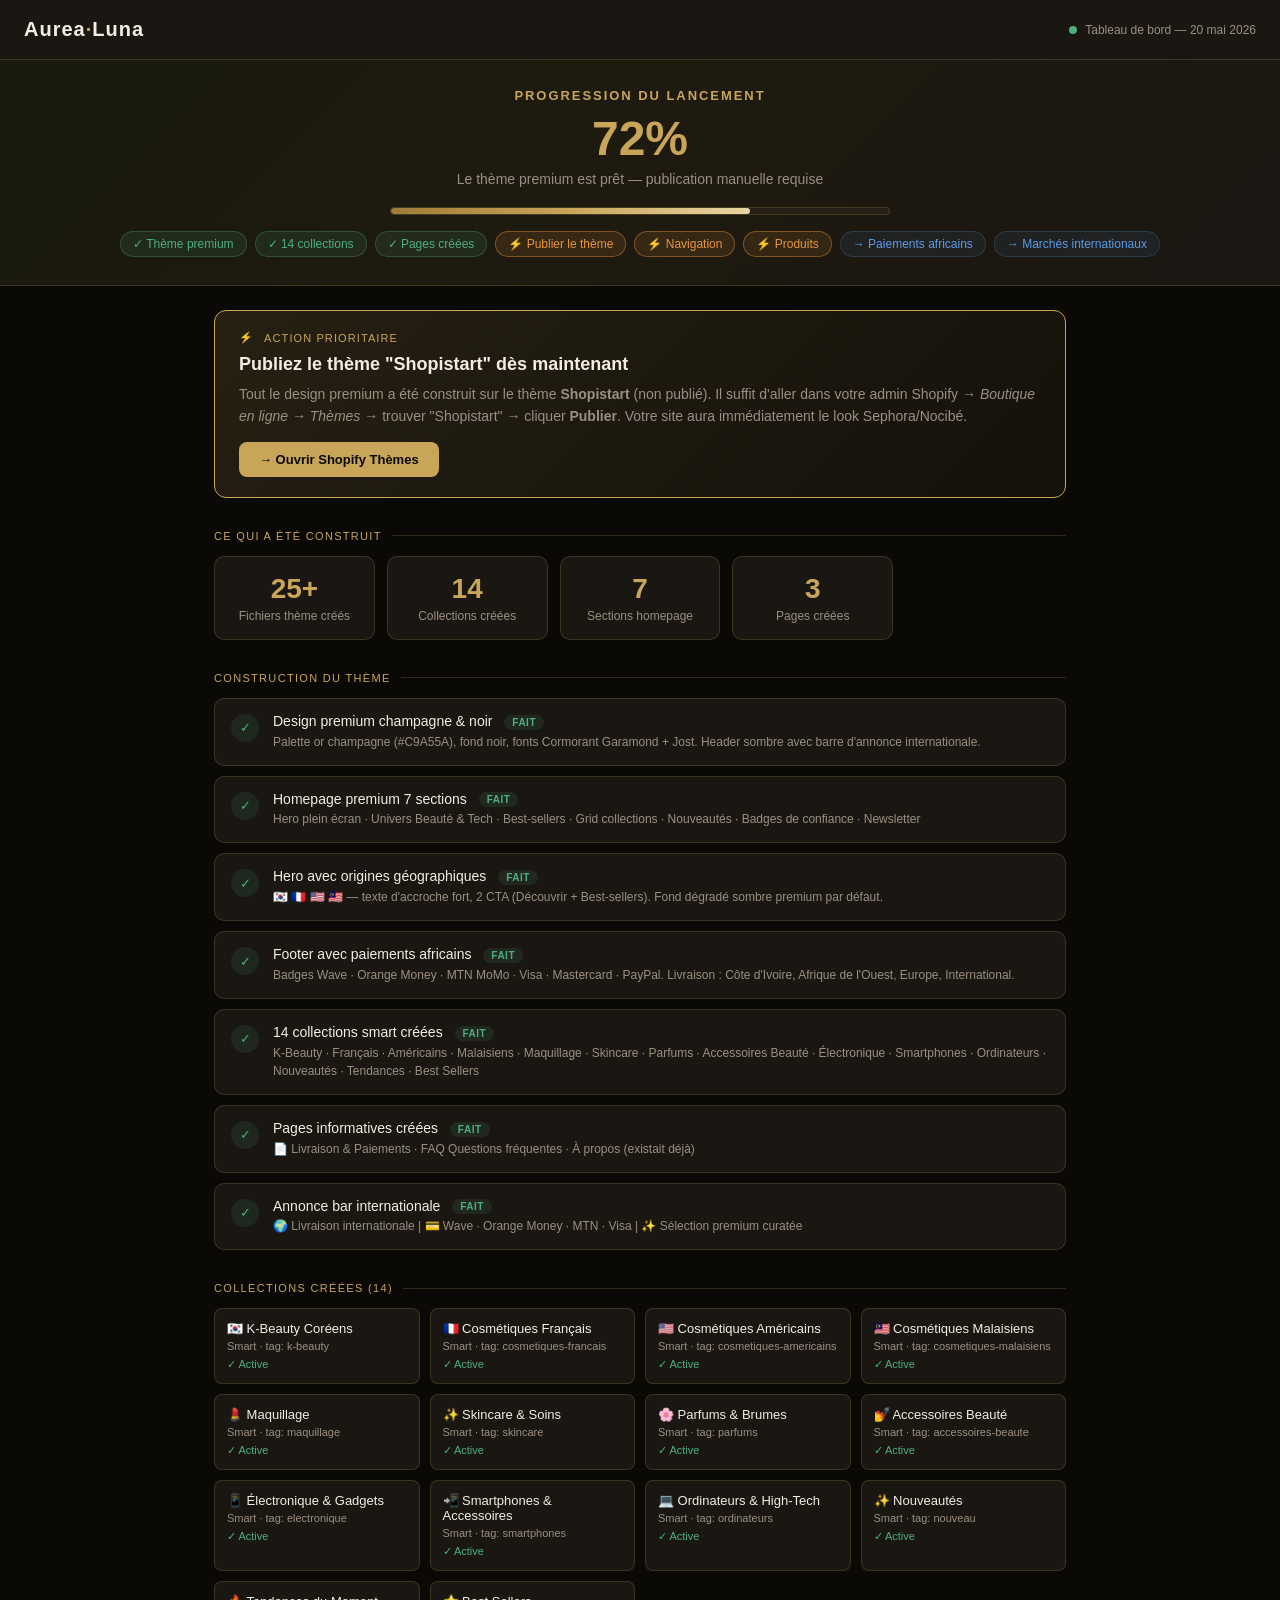
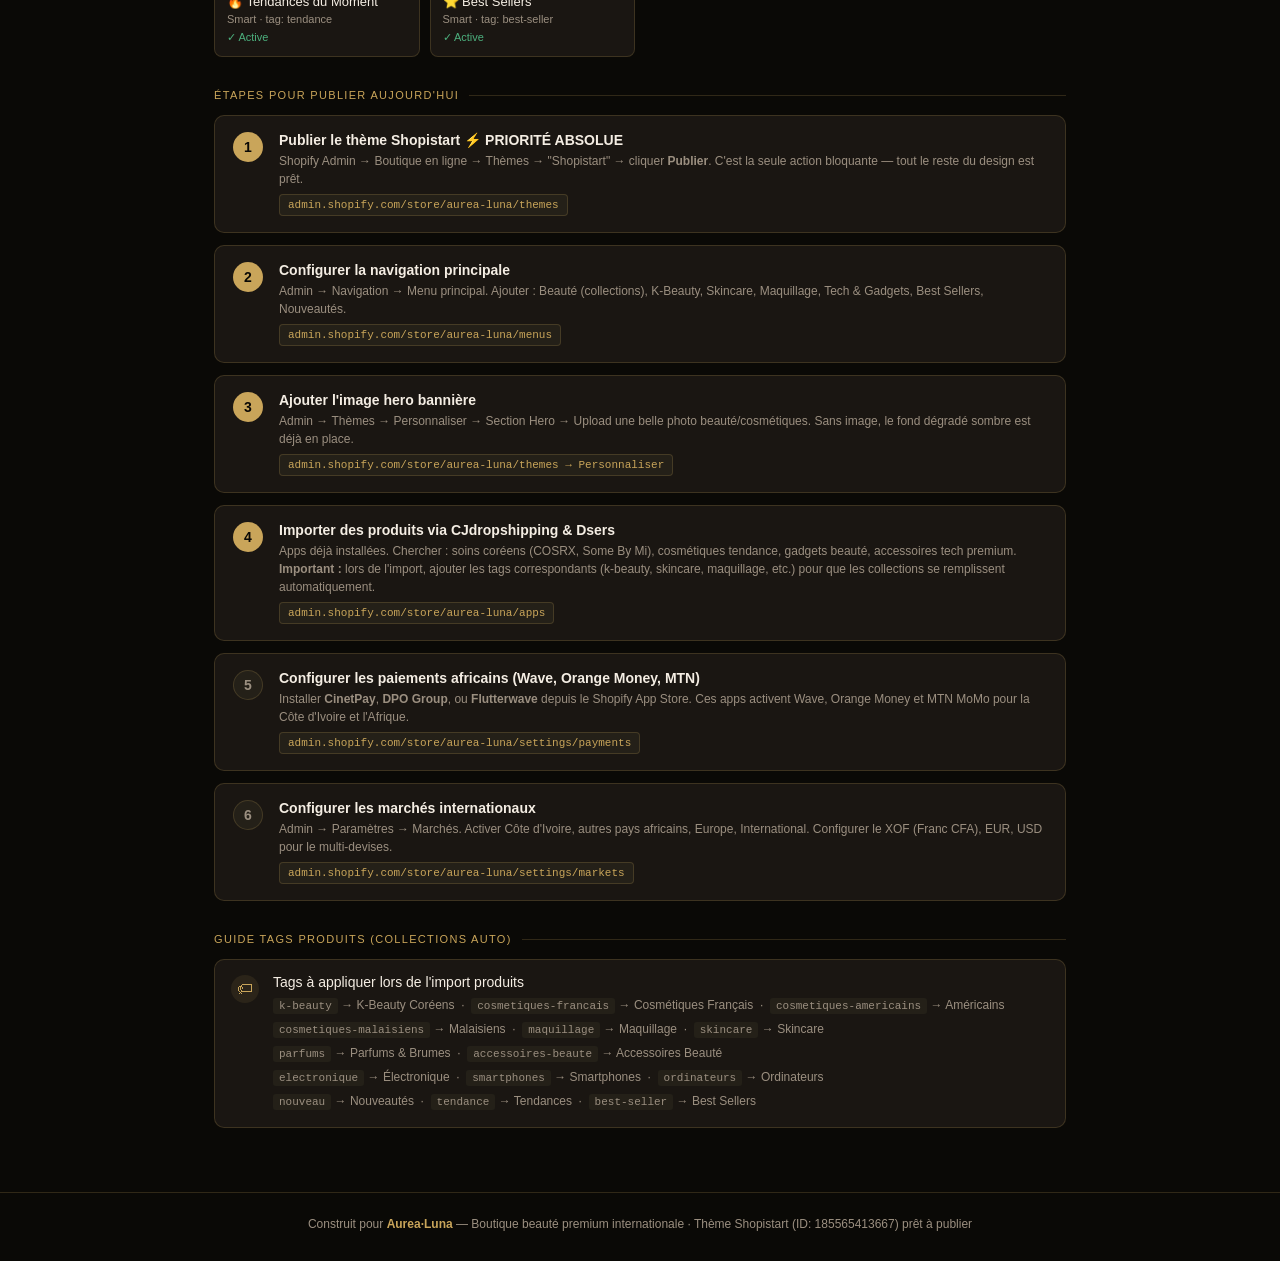
==== index.html @ 3846daf2 "Add files via upload" ====
<!DOCTYPE html>
<script type="application/json" id="cowork-artifact-meta">
{
  "name": "Aurea Luna Status",
  "schemaVersion": 1,
  "description": "Tableau de bord de lancement Aurea-Luna — progression, checklist build, étapes manuelles restantes, guide tags collections",
  "mcpTools": [
    "mcp__653597b5-c261-477f-aaa6-574841700965__get-shop-info",
    "mcp__653597b5-c261-477f-aaa6-574841700965__list-orders",
    "mcp__653597b5-c261-477f-aaa6-574841700965__search_products"
  ],
  "mcpServerNames": [
    "Shopify",
    "Shopify",
    "Shopify"
  ]
}
</script>
<html lang="fr">
<head>
<meta charset="UTF-8">
<meta name="viewport" content="width=device-width, initial-scale=1.0">
<title>Aurea·Luna — Tableau de bord lancement</title>
<style>
  :root {
    --gold: #C9A55A;
    --gold-light: #E8D5A3;
    --dark: #0A0906;
    --surface: #1A1612;
    --surface2: #242018;
    --border: rgba(201,165,90,0.2);
    --text: #F4EDE3;
    --text-dim: #9B8F80;
    --green: #4CAF7D;
    --green-bg: rgba(76,175,125,0.12);
    --orange: #E8963A;
    --orange-bg: rgba(232,150,58,0.12);
    --red: #E85A5A;
    --red-bg: rgba(232,90,90,0.12);
    --blue: #5A9BE8;
    --blue-bg: rgba(90,155,232,0.12);
  }
  * { box-sizing: border-box; margin: 0; padding: 0; }
  body {
    font-family: -apple-system, BlinkMacSystemFont, 'Segoe UI', sans-serif;
    background: var(--dark);
    color: var(--text);
    min-height: 100vh;
    padding: 0;
  }

  /* Header */
  .header {
    background: var(--surface);
    border-bottom: 1px solid var(--border);
    padding: 18px 24px;
    display: flex;
    align-items: center;
    justify-content: space-between;
    position: sticky; top: 0; z-index: 100;
  }
  .logo { font-size: 20px; font-weight: 600; letter-spacing: 0.05em; }
  .logo span { color: var(--gold); }
  .pulse-badge {
    display: flex; align-items: center; gap: 8px;
    font-size: 12px; color: var(--text-dim);
  }
  .pulse {
    width: 8px; height: 8px; border-radius: 50%;
    background: var(--green);
    box-shadow: 0 0 0 0 rgba(76,175,125,0.4);
    animation: pulse 2s infinite;
  }
  @keyframes pulse {
    0% { box-shadow: 0 0 0 0 rgba(76,175,125,0.4); }
    70% { box-shadow: 0 0 0 8px rgba(76,175,125,0); }
    100% { box-shadow: 0 0 0 0 rgba(76,175,125,0); }
  }

  /* Progress Banner */
  .progress-banner {
    background: linear-gradient(135deg, #1A1A0E 0%, #1E1A0F 50%, #1A1612 100%);
    border-bottom: 1px solid var(--border);
    padding: 28px 24px;
    text-align: center;
  }
  .progress-banner h2 {
    font-size: 13px; letter-spacing: 0.15em; text-transform: uppercase;
    color: var(--gold); margin-bottom: 12px;
  }
  .big-progress {
    font-size: 48px; font-weight: 700; color: var(--gold);
    line-height: 1; margin-bottom: 8px;
  }
  .progress-label { font-size: 14px; color: var(--text-dim); margin-bottom: 20px; }
  .progress-bar-wrap {
    background: var(--surface2);
    border-radius: 99px; height: 8px;
    max-width: 500px; margin: 0 auto 16px;
    overflow: hidden;
    border: 1px solid var(--border);
  }
  .progress-bar-fill {
    height: 100%;
    background: linear-gradient(90deg, #9E7D38, #C9A55A, #E8D5A3);
    border-radius: 99px;
    width: 72%;
    transition: width 0.8s ease;
  }
  .step-chips { display: flex; flex-wrap: wrap; justify-content: center; gap: 8px; }
  .chip {
    padding: 5px 12px; border-radius: 99px; font-size: 12px;
    font-weight: 500; border: 1px solid;
  }
  .chip-done { background: var(--green-bg); border-color: rgba(76,175,125,0.3); color: var(--green); }
  .chip-action { background: var(--orange-bg); border-color: rgba(232,150,58,0.4); color: var(--orange); }
  .chip-later { background: rgba(90,155,232,0.08); border-color: rgba(90,155,232,0.2); color: var(--blue); }

  /* Content */
  .content { padding: 24px; max-width: 900px; margin: 0 auto; }

  /* Action Alert */
  .action-alert {
    background: linear-gradient(135deg, rgba(201,165,90,0.15), rgba(201,165,90,0.05));
    border: 1px solid var(--gold);
    border-radius: 12px; padding: 20px 24px; margin-bottom: 24px;
  }
  .action-alert-header {
    display: flex; align-items: center; gap: 10px;
    font-size: 11px; letter-spacing: 0.1em; text-transform: uppercase;
    color: var(--gold); margin-bottom: 10px;
  }
  .action-alert-title { font-size: 18px; font-weight: 600; margin-bottom: 8px; }
  .action-alert-desc { font-size: 14px; color: var(--text-dim); line-height: 1.6; }
  .action-btn {
    display: inline-flex; align-items: center; gap: 8px;
    margin-top: 14px; padding: 10px 20px;
    background: var(--gold); color: var(--dark);
    border-radius: 8px; font-weight: 600; font-size: 13px;
    text-decoration: none; cursor: pointer; border: none;
    transition: background 0.2s;
  }
  .action-btn:hover { background: #E8D5A3; }

  /* Section title */
  .section-title {
    font-size: 11px; letter-spacing: 0.12em; text-transform: uppercase;
    color: var(--gold); margin-bottom: 14px; margin-top: 32px;
    display: flex; align-items: center; gap: 10px;
  }
  .section-title::after {
    content: ''; flex: 1; height: 1px;
    background: var(--border);
  }

  /* Checklist */
  .checklist { display: flex; flex-direction: column; gap: 10px; }
  .check-item {
    background: var(--surface);
    border: 1px solid var(--border);
    border-radius: 10px; padding: 14px 16px;
    display: flex; align-items: flex-start; gap: 14px;
    transition: border-color 0.2s;
  }
  .check-item:hover { border-color: rgba(201,165,90,0.35); }
  .check-icon {
    width: 28px; height: 28px; border-radius: 50%;
    display: flex; align-items: center; justify-content: center;
    font-size: 13px; flex-shrink: 0; margin-top: 1px;
  }
  .icon-done { background: var(--green-bg); color: var(--green); }
  .icon-urgent { background: var(--orange-bg); color: var(--orange); }
  .icon-manual { background: var(--blue-bg); color: var(--blue); }
  .icon-later { background: rgba(100,100,100,0.12); color: #888; }
  .check-body { flex: 1; }
  .check-title { font-size: 14px; font-weight: 500; margin-bottom: 3px; }
  .check-desc { font-size: 12px; color: var(--text-dim); line-height: 1.5; }
  .tag {
    display: inline-block; padding: 2px 8px; border-radius: 99px;
    font-size: 10px; font-weight: 600; letter-spacing: 0.05em;
    text-transform: uppercase; margin-left: 8px; vertical-align: middle;
  }
  .tag-done { background: var(--green-bg); color: var(--green); }
  .tag-urgent { background: var(--orange-bg); color: var(--orange); }
  .tag-manual { background: var(--blue-bg); color: var(--blue); }
  .tag-auto { background: rgba(201,165,90,0.12); color: var(--gold); }

  /* Collections grid */
  .coll-grid {
    display: grid; grid-template-columns: repeat(auto-fill, minmax(200px, 1fr));
    gap: 10px;
  }
  .coll-card {
    background: var(--surface); border: 1px solid var(--border);
    border-radius: 8px; padding: 12px;
  }
  .coll-card-name { font-size: 13px; font-weight: 500; margin-bottom: 4px; }
  .coll-card-type { font-size: 11px; color: var(--text-dim); }
  .coll-card-status {
    display: flex; align-items: center; gap: 5px;
    font-size: 11px; color: var(--green); margin-top: 6px;
  }

  /* Stats row */
  .stats-row {
    display: grid; grid-template-columns: repeat(auto-fill, minmax(150px, 1fr));
    gap: 12px; margin-bottom: 0;
  }
  .stat-card {
    background: var(--surface); border: 1px solid var(--border);
    border-radius: 10px; padding: 16px;
    text-align: center;
  }
  .stat-number { font-size: 28px; font-weight: 700; color: var(--gold); }
  .stat-label { font-size: 12px; color: var(--text-dim); margin-top: 4px; }

  /* Next steps numbered */
  .steps-numbered { counter-reset: step; display: flex; flex-direction: column; gap: 12px; }
  .step-item {
    background: var(--surface); border: 1px solid var(--border);
    border-radius: 10px; padding: 16px 18px;
    display: flex; align-items: flex-start; gap: 16px;
    position: relative;
  }
  .step-num {
    width: 30px; height: 30px; border-radius: 50%;
    background: var(--gold); color: var(--dark);
    display: flex; align-items: center; justify-content: center;
    font-weight: 700; font-size: 14px; flex-shrink: 0;
  }
  .step-num.manual { background: var(--surface2); color: var(--text-dim); border: 1px solid var(--border); }
  .step-body h4 { font-size: 14px; font-weight: 600; margin-bottom: 4px; }
  .step-body p { font-size: 12px; color: var(--text-dim); line-height: 1.5; }
  .step-path {
    font-size: 11px; background: var(--surface2);
    border: 1px solid var(--border); border-radius: 4px;
    padding: 4px 8px; color: var(--gold); margin-top: 6px;
    font-family: monospace; display: inline-block;
  }

  /* Footer */
  .footer {
    text-align: center; padding: 24px;
    font-size: 12px; color: var(--text-dim);
    border-top: 1px solid var(--border); margin-top: 40px;
  }
  .footer strong { color: var(--gold); }

  @media (max-width: 600px) {
    .big-progress { font-size: 36px; }
    .content { padding: 16px; }
    .stats-row { grid-template-columns: 1fr 1fr; }
  }
</style>
</head>
<body>

<div class="header">
  <div class="logo">Aurea<span>·</span>Luna</div>
  <div class="pulse-badge">
    <div class="pulse"></div>
    Tableau de bord — 20 mai 2026
  </div>
</div>

<div class="progress-banner">
  <h2>Progression du lancement</h2>
  <div class="big-progress">72%</div>
  <div class="progress-label">Le thème premium est prêt — publication manuelle requise</div>
  <div class="progress-bar-wrap">
    <div class="progress-bar-fill"></div>
  </div>
  <div class="step-chips">
    <span class="chip chip-done">✓ Thème premium</span>
    <span class="chip chip-done">✓ 14 collections</span>
    <span class="chip chip-done">✓ Pages créées</span>
    <span class="chip chip-action">⚡ Publier le thème</span>
    <span class="chip chip-action">⚡ Navigation</span>
    <span class="chip chip-action">⚡ Produits</span>
    <span class="chip chip-later">→ Paiements africains</span>
    <span class="chip chip-later">→ Marchés internationaux</span>
  </div>
</div>

<div class="content">

  <!-- ACTION REQUIRED -->
  <div class="action-alert">
    <div class="action-alert-header">
      <span>⚡</span> Action prioritaire
    </div>
    <div class="action-alert-title">Publiez le thème "Shopistart" dès maintenant</div>
    <div class="action-alert-desc">
      Tout le design premium a été construit sur le thème <strong>Shopistart</strong> (non publié).
      Il suffit d'aller dans votre admin Shopify → <em>Boutique en ligne → Thèmes</em> →
      trouver "Shopistart" → cliquer <strong>Publier</strong>.
      Votre site aura immédiatement le look Sephora/Nocibé.
    </div>
    <button class="action-btn" onclick="window.open('https://admin.shopify.com/store/aurea-luna/themes', '_blank')">
      → Ouvrir Shopify Thèmes
    </button>
  </div>

  <!-- STATS -->
  <div class="section-title">Ce qui a été construit</div>
  <div class="stats-row">
    <div class="stat-card">
      <div class="stat-number">25+</div>
      <div class="stat-label">Fichiers thème créés</div>
    </div>
    <div class="stat-card">
      <div class="stat-number">14</div>
      <div class="stat-label">Collections créées</div>
    </div>
    <div class="stat-card">
      <div class="stat-number">7</div>
      <div class="stat-label">Sections homepage</div>
    </div>
    <div class="stat-card">
      <div class="stat-number">3</div>
      <div class="stat-label">Pages créées</div>
    </div>
  </div>

  <!-- BUILD CHECKLIST -->
  <div class="section-title">Construction du thème</div>
  <div class="checklist">
    <div class="check-item">
      <div class="check-icon icon-done">✓</div>
      <div class="check-body">
        <div class="check-title">Design premium champagne & noir <span class="tag tag-done">Fait</span></div>
        <div class="check-desc">Palette or champagne (#C9A55A), fond noir, fonts Cormorant Garamond + Jost. Header sombre avec barre d'annonce internationale.</div>
      </div>
    </div>
    <div class="check-item">
      <div class="check-icon icon-done">✓</div>
      <div class="check-body">
        <div class="check-title">Homepage premium 7 sections <span class="tag tag-done">Fait</span></div>
        <div class="check-desc">Hero plein écran · Univers Beauté & Tech · Best-sellers · Grid collections · Nouveautés · Badges de confiance · Newsletter</div>
      </div>
    </div>
    <div class="check-item">
      <div class="check-icon icon-done">✓</div>
      <div class="check-body">
        <div class="check-title">Hero avec origines géographiques <span class="tag tag-done">Fait</span></div>
        <div class="check-desc">🇰🇷 🇫🇷 🇺🇸 🇲🇾 — texte d'accroche fort, 2 CTA (Découvrir + Best-sellers). Fond dégradé sombre premium par défaut.</div>
      </div>
    </div>
    <div class="check-item">
      <div class="check-icon icon-done">✓</div>
      <div class="check-body">
        <div class="check-title">Footer avec paiements africains <span class="tag tag-done">Fait</span></div>
        <div class="check-desc">Badges Wave · Orange Money · MTN MoMo · Visa · Mastercard · PayPal. Livraison : Côte d'Ivoire, Afrique de l'Ouest, Europe, International.</div>
      </div>
    </div>
    <div class="check-item">
      <div class="check-icon icon-done">✓</div>
      <div class="check-body">
        <div class="check-title">14 collections smart créées <span class="tag tag-done">Fait</span></div>
        <div class="check-desc">K-Beauty · Français · Américains · Malaisiens · Maquillage · Skincare · Parfums · Accessoires Beauté · Électronique · Smartphones · Ordinateurs · Nouveautés · Tendances · Best Sellers</div>
      </div>
    </div>
    <div class="check-item">
      <div class="check-icon icon-done">✓</div>
      <div class="check-body">
        <div class="check-title">Pages informatives créées <span class="tag tag-done">Fait</span></div>
        <div class="check-desc">📄 Livraison & Paiements · FAQ Questions fréquentes · À propos (existait déjà)</div>
      </div>
    </div>
    <div class="check-item">
      <div class="check-icon icon-done">✓</div>
      <div class="check-body">
        <div class="check-title">Annonce bar internationale <span class="tag tag-done">Fait</span></div>
        <div class="check-desc">🌍 Livraison internationale | 💳 Wave · Orange Money · MTN · Visa | ✨ Sélection premium curatée</div>
      </div>
    </div>
  </div>

  <!-- COLLECTIONS GRID -->
  <div class="section-title">Collections créées (14)</div>
  <div class="coll-grid">
    <div class="coll-card">
      <div class="coll-card-name">🇰🇷 K-Beauty Coréens</div>
      <div class="coll-card-type">Smart · tag: k-beauty</div>
      <div class="coll-card-status">✓ Active</div>
    </div>
    <div class="coll-card">
      <div class="coll-card-name">🇫🇷 Cosmétiques Français</div>
      <div class="coll-card-type">Smart · tag: cosmetiques-francais</div>
      <div class="coll-card-status">✓ Active</div>
    </div>
    <div class="coll-card">
      <div class="coll-card-name">🇺🇸 Cosmétiques Américains</div>
      <div class="coll-card-type">Smart · tag: cosmetiques-americains</div>
      <div class="coll-card-status">✓ Active</div>
    </div>
    <div class="coll-card">
      <div class="coll-card-name">🇲🇾 Cosmétiques Malaisiens</div>
      <div class="coll-card-type">Smart · tag: cosmetiques-malaisiens</div>
      <div class="coll-card-status">✓ Active</div>
    </div>
    <div class="coll-card">
      <div class="coll-card-name">💄 Maquillage</div>
      <div class="coll-card-type">Smart · tag: maquillage</div>
      <div class="coll-card-status">✓ Active</div>
    </div>
    <div class="coll-card">
      <div class="coll-card-name">✨ Skincare & Soins</div>
      <div class="coll-card-type">Smart · tag: skincare</div>
      <div class="coll-card-status">✓ Active</div>
    </div>
    <div class="coll-card">
      <div class="coll-card-name">🌸 Parfums & Brumes</div>
      <div class="coll-card-type">Smart · tag: parfums</div>
      <div class="coll-card-status">✓ Active</div>
    </div>
    <div class="coll-card">
      <div class="coll-card-name">💅 Accessoires Beauté</div>
      <div class="coll-card-type">Smart · tag: accessoires-beaute</div>
      <div class="coll-card-status">✓ Active</div>
    </div>
    <div class="coll-card">
      <div class="coll-card-name">📱 Électronique & Gadgets</div>
      <div class="coll-card-type">Smart · tag: electronique</div>
      <div class="coll-card-status">✓ Active</div>
    </div>
    <div class="coll-card">
      <div class="coll-card-name">📲 Smartphones & Accessoires</div>
      <div class="coll-card-type">Smart · tag: smartphones</div>
      <div class="coll-card-status">✓ Active</div>
    </div>
    <div class="coll-card">
      <div class="coll-card-name">💻 Ordinateurs & High-Tech</div>
      <div class="coll-card-type">Smart · tag: ordinateurs</div>
      <div class="coll-card-status">✓ Active</div>
    </div>
    <div class="coll-card">
      <div class="coll-card-name">✨ Nouveautés</div>
      <div class="coll-card-type">Smart · tag: nouveau</div>
      <div class="coll-card-status">✓ Active</div>
    </div>
    <div class="coll-card">
      <div class="coll-card-name">🔥 Tendances du Moment</div>
      <div class="coll-card-type">Smart · tag: tendance</div>
      <div class="coll-card-status">✓ Active</div>
    </div>
    <div class="coll-card">
      <div class="coll-card-name">⭐ Best Sellers</div>
      <div class="coll-card-type">Smart · tag: best-seller</div>
      <div class="coll-card-status">✓ Active</div>
    </div>
  </div>

  <!-- NEXT STEPS -->
  <div class="section-title">Étapes pour publier aujourd'hui</div>
  <div class="steps-numbered">

    <div class="step-item">
      <div class="step-num">1</div>
      <div class="step-body">
        <h4>Publier le thème Shopistart ⚡ PRIORITÉ ABSOLUE</h4>
        <p>Shopify Admin → Boutique en ligne → Thèmes → "Shopistart" → cliquer <strong>Publier</strong>. C'est la seule action bloquante — tout le reste du design est prêt.</p>
        <span class="step-path">admin.shopify.com/store/aurea-luna/themes</span>
      </div>
    </div>

    <div class="step-item">
      <div class="step-num">2</div>
      <div class="step-body">
        <h4>Configurer la navigation principale</h4>
        <p>Admin → Navigation → Menu principal. Ajouter : Beauté (collections), K-Beauty, Skincare, Maquillage, Tech & Gadgets, Best Sellers, Nouveautés.</p>
        <span class="step-path">admin.shopify.com/store/aurea-luna/menus</span>
      </div>
    </div>

    <div class="step-item">
      <div class="step-num">3</div>
      <div class="step-body">
        <h4>Ajouter l'image hero bannière</h4>
        <p>Admin → Thèmes → Personnaliser → Section Hero → Upload une belle photo beauté/cosmétiques. Sans image, le fond dégradé sombre est déjà en place.</p>
        <span class="step-path">admin.shopify.com/store/aurea-luna/themes → Personnaliser</span>
      </div>
    </div>

    <div class="step-item">
      <div class="step-num">4</div>
      <div class="step-body">
        <h4>Importer des produits via CJdropshipping & Dsers</h4>
        <p>Apps déjà installées. Chercher : soins coréens (COSRX, Some By Mi), cosmétiques tendance, gadgets beauté, accessoires tech premium. <strong>Important :</strong> lors de l'import, ajouter les tags correspondants (k-beauty, skincare, maquillage, etc.) pour que les collections se remplissent automatiquement.</p>
        <span class="step-path">admin.shopify.com/store/aurea-luna/apps</span>
      </div>
    </div>

    <div class="step-item">
      <div class="step-num manual">5</div>
      <div class="step-body">
        <h4>Configurer les paiements africains (Wave, Orange Money, MTN)</h4>
        <p>Installer <strong>CinetPay</strong>, <strong>DPO Group</strong>, ou <strong>Flutterwave</strong> depuis le Shopify App Store. Ces apps activent Wave, Orange Money et MTN MoMo pour la Côte d'Ivoire et l'Afrique.</p>
        <span class="step-path">admin.shopify.com/store/aurea-luna/settings/payments</span>
      </div>
    </div>

    <div class="step-item">
      <div class="step-num manual">6</div>
      <div class="step-body">
        <h4>Configurer les marchés internationaux</h4>
        <p>Admin → Paramètres → Marchés. Activer Côte d'Ivoire, autres pays africains, Europe, International. Configurer le XOF (Franc CFA), EUR, USD pour le multi-devises.</p>
        <span class="step-path">admin.shopify.com/store/aurea-luna/settings/markets</span>
      </div>
    </div>

  </div>

  <!-- TAGGING GUIDE -->
  <div class="section-title">Guide tags produits (collections auto)</div>
  <div class="checklist">
    <div class="check-item">
      <div class="check-icon" style="background:rgba(201,165,90,0.1);color:var(--gold);font-size:16px;">🏷</div>
      <div class="check-body">
        <div class="check-title">Tags à appliquer lors de l'import produits</div>
        <div class="check-desc" style="line-height:2;">
          <code style="background:var(--surface2);padding:2px 6px;border-radius:3px;font-size:11px;">k-beauty</code> → K-Beauty Coréens &nbsp;·&nbsp;
          <code style="background:var(--surface2);padding:2px 6px;border-radius:3px;font-size:11px;">cosmetiques-francais</code> → Cosmétiques Français &nbsp;·&nbsp;
          <code style="background:var(--surface2);padding:2px 6px;border-radius:3px;font-size:11px;">cosmetiques-americains</code> → Américains<br>
          <code style="background:var(--surface2);padding:2px 6px;border-radius:3px;font-size:11px;">cosmetiques-malaisiens</code> → Malaisiens &nbsp;·&nbsp;
          <code style="background:var(--surface2);padding:2px 6px;border-radius:3px;font-size:11px;">maquillage</code> → Maquillage &nbsp;·&nbsp;
          <code style="background:var(--surface2);padding:2px 6px;border-radius:3px;font-size:11px;">skincare</code> → Skincare<br>
          <code style="background:var(--surface2);padding:2px 6px;border-radius:3px;font-size:11px;">parfums</code> → Parfums &amp; Brumes &nbsp;·&nbsp;
          <code style="background:var(--surface2);padding:2px 6px;border-radius:3px;font-size:11px;">accessoires-beaute</code> → Accessoires Beauté<br>
          <code style="background:var(--surface2);padding:2px 6px;border-radius:3px;font-size:11px;">electronique</code> → Électronique &nbsp;·&nbsp;
          <code style="background:var(--surface2);padding:2px 6px;border-radius:3px;font-size:11px;">smartphones</code> → Smartphones &nbsp;·&nbsp;
          <code style="background:var(--surface2);padding:2px 6px;border-radius:3px;font-size:11px;">ordinateurs</code> → Ordinateurs<br>
          <code style="background:var(--surface2);padding:2px 6px;border-radius:3px;font-size:11px;">nouveau</code> → Nouveautés &nbsp;·&nbsp;
          <code style="background:var(--surface2);padding:2px 6px;border-radius:3px;font-size:11px;">tendance</code> → Tendances &nbsp;·&nbsp;
          <code style="background:var(--surface2);padding:2px 6px;border-radius:3px;font-size:11px;">best-seller</code> → Best Sellers
        </div>
      </div>
    </div>
  </div>

</div>

<div class="footer">
  Construit pour <strong>Aurea·Luna</strong> — Boutique beauté premium internationale ·
  Thème Shopistart (ID: 185565413667) prêt à publier
</div>

</body>
</html>
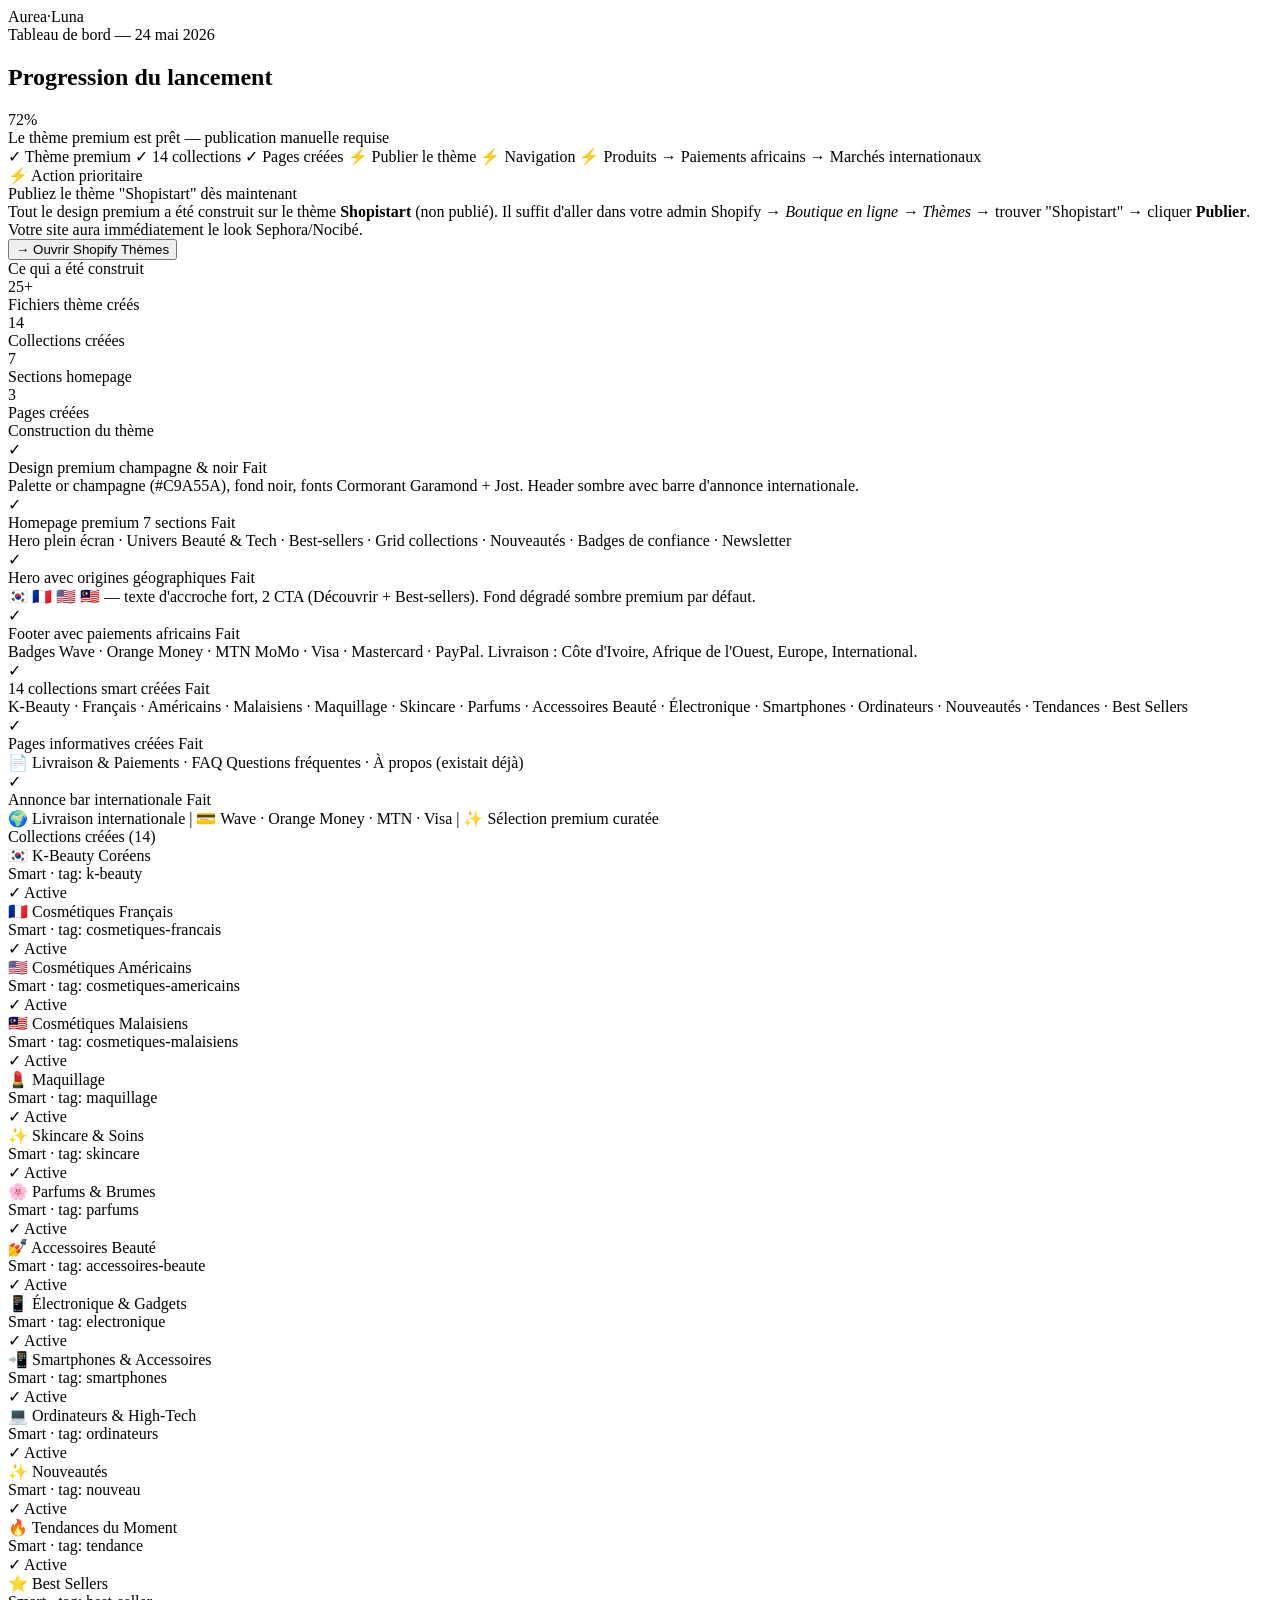
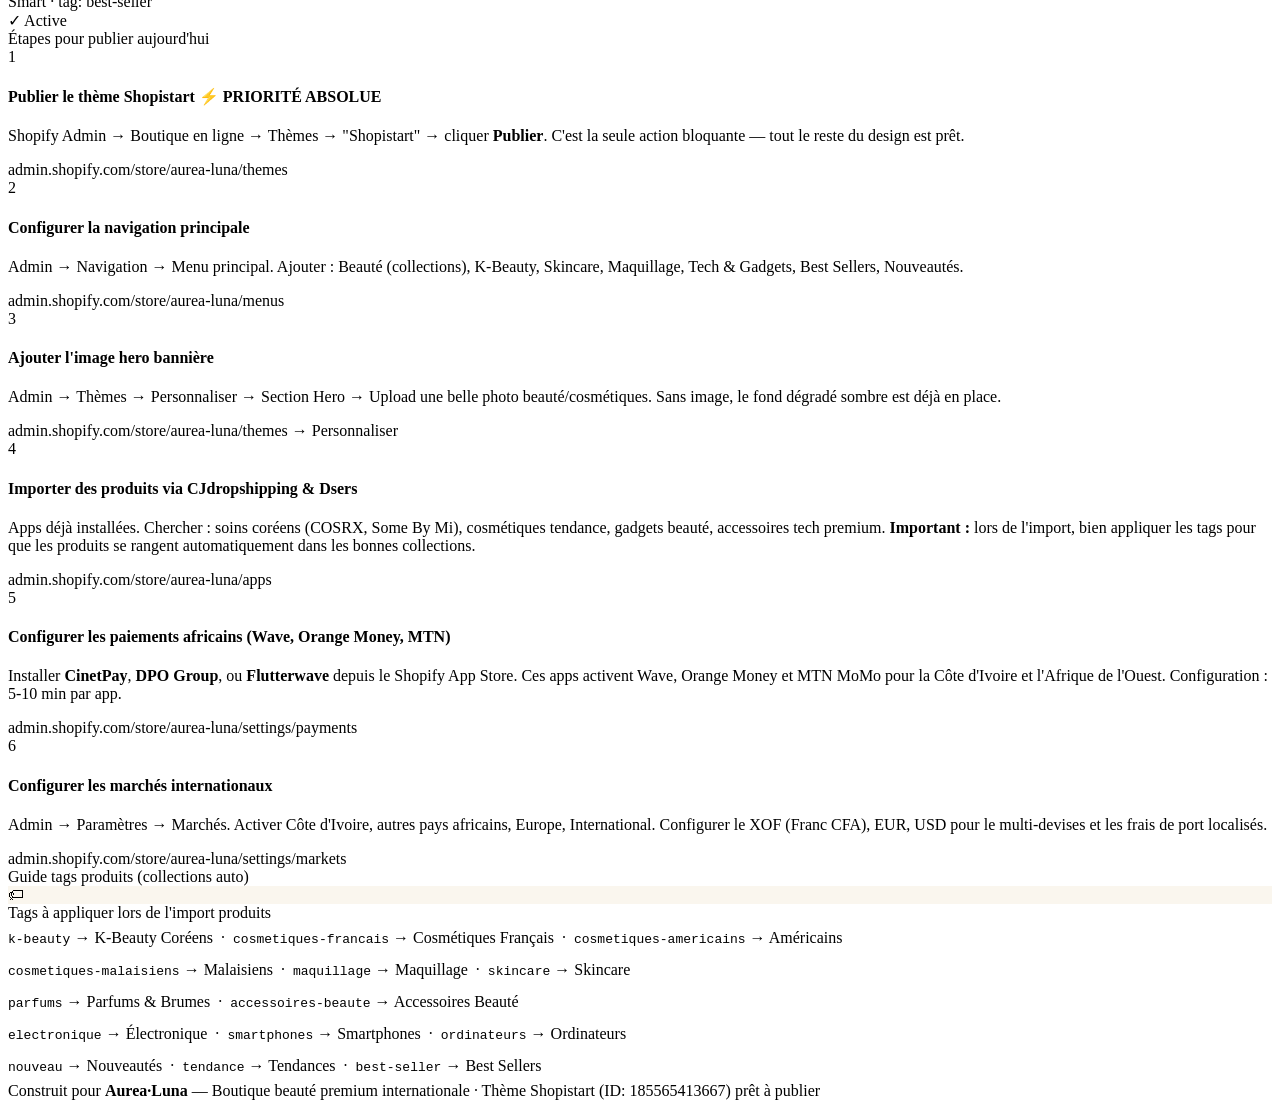
==== commit 6bdde589: "Fix: Clean HTML with external CSS/JS, complete all truncated text, and update date" ====
--- a/index.html
+++ b/index.html
@@ -1,257 +1,11 @@
 <!DOCTYPE html>
-<script type="application/json" id="cowork-artifact-meta">
-{
-  "name": "Aurea Luna Status",
-  "schemaVersion": 1,
-  "description": "Tableau de bord de lancement Aurea-Luna — progression, checklist build, étapes manuelles restantes, guide tags collections",
-  "mcpTools": [
-    "mcp__653597b5-c261-477f-aaa6-574841700965__get-shop-info",
-    "mcp__653597b5-c261-477f-aaa6-574841700965__list-orders",
-    "mcp__653597b5-c261-477f-aaa6-574841700965__search_products"
-  ],
-  "mcpServerNames": [
-    "Shopify",
-    "Shopify",
-    "Shopify"
-  ]
-}
-</script>
 <html lang="fr">
 <head>
-<meta charset="UTF-8">
-<meta name="viewport" content="width=device-width, initial-scale=1.0">
-<title>Aurea·Luna — Tableau de bord lancement</title>
-<style>
-  :root {
-    --gold: #C9A55A;
-    --gold-light: #E8D5A3;
-    --dark: #0A0906;
-    --surface: #1A1612;
-    --surface2: #242018;
-    --border: rgba(201,165,90,0.2);
-    --text: #F4EDE3;
-    --text-dim: #9B8F80;
-    --green: #4CAF7D;
-    --green-bg: rgba(76,175,125,0.12);
-    --orange: #E8963A;
-    --orange-bg: rgba(232,150,58,0.12);
-    --red: #E85A5A;
-    --red-bg: rgba(232,90,90,0.12);
-    --blue: #5A9BE8;
-    --blue-bg: rgba(90,155,232,0.12);
-  }
-  * { box-sizing: border-box; margin: 0; padding: 0; }
-  body {
-    font-family: -apple-system, BlinkMacSystemFont, 'Segoe UI', sans-serif;
-    background: var(--dark);
-    color: var(--text);
-    min-height: 100vh;
-    padding: 0;
-  }
-
-  /* Header */
-  .header {
-    background: var(--surface);
-    border-bottom: 1px solid var(--border);
-    padding: 18px 24px;
-    display: flex;
-    align-items: center;
-    justify-content: space-between;
-    position: sticky; top: 0; z-index: 100;
-  }
-  .logo { font-size: 20px; font-weight: 600; letter-spacing: 0.05em; }
-  .logo span { color: var(--gold); }
-  .pulse-badge {
-    display: flex; align-items: center; gap: 8px;
-    font-size: 12px; color: var(--text-dim);
-  }
-  .pulse {
-    width: 8px; height: 8px; border-radius: 50%;
-    background: var(--green);
-    box-shadow: 0 0 0 0 rgba(76,175,125,0.4);
-    animation: pulse 2s infinite;
-  }
-  @keyframes pulse {
-    0% { box-shadow: 0 0 0 0 rgba(76,175,125,0.4); }
-    70% { box-shadow: 0 0 0 8px rgba(76,175,125,0); }
-    100% { box-shadow: 0 0 0 0 rgba(76,175,125,0); }
-  }
-
-  /* Progress Banner */
-  .progress-banner {
-    background: linear-gradient(135deg, #1A1A0E 0%, #1E1A0F 50%, #1A1612 100%);
-    border-bottom: 1px solid var(--border);
-    padding: 28px 24px;
-    text-align: center;
-  }
-  .progress-banner h2 {
-    font-size: 13px; letter-spacing: 0.15em; text-transform: uppercase;
-    color: var(--gold); margin-bottom: 12px;
-  }
-  .big-progress {
-    font-size: 48px; font-weight: 700; color: var(--gold);
-    line-height: 1; margin-bottom: 8px;
-  }
-  .progress-label { font-size: 14px; color: var(--text-dim); margin-bottom: 20px; }
-  .progress-bar-wrap {
-    background: var(--surface2);
-    border-radius: 99px; height: 8px;
-    max-width: 500px; margin: 0 auto 16px;
-    overflow: hidden;
-    border: 1px solid var(--border);
-  }
-  .progress-bar-fill {
-    height: 100%;
-    background: linear-gradient(90deg, #9E7D38, #C9A55A, #E8D5A3);
-    border-radius: 99px;
-    width: 72%;
-    transition: width 0.8s ease;
-  }
-  .step-chips { display: flex; flex-wrap: wrap; justify-content: center; gap: 8px; }
-  .chip {
-    padding: 5px 12px; border-radius: 99px; font-size: 12px;
-    font-weight: 500; border: 1px solid;
-  }
-  .chip-done { background: var(--green-bg); border-color: rgba(76,175,125,0.3); color: var(--green); }
-  .chip-action { background: var(--orange-bg); border-color: rgba(232,150,58,0.4); color: var(--orange); }
-  .chip-later { background: rgba(90,155,232,0.08); border-color: rgba(90,155,232,0.2); color: var(--blue); }
-
-  /* Content */
-  .content { padding: 24px; max-width: 900px; margin: 0 auto; }
-
-  /* Action Alert */
-  .action-alert {
-    background: linear-gradient(135deg, rgba(201,165,90,0.15), rgba(201,165,90,0.05));
-    border: 1px solid var(--gold);
-    border-radius: 12px; padding: 20px 24px; margin-bottom: 24px;
-  }
-  .action-alert-header {
-    display: flex; align-items: center; gap: 10px;
-    font-size: 11px; letter-spacing: 0.1em; text-transform: uppercase;
-    color: var(--gold); margin-bottom: 10px;
-  }
-  .action-alert-title { font-size: 18px; font-weight: 600; margin-bottom: 8px; }
-  .action-alert-desc { font-size: 14px; color: var(--text-dim); line-height: 1.6; }
-  .action-btn {
-    display: inline-flex; align-items: center; gap: 8px;
-    margin-top: 14px; padding: 10px 20px;
-    background: var(--gold); color: var(--dark);
-    border-radius: 8px; font-weight: 600; font-size: 13px;
-    text-decoration: none; cursor: pointer; border: none;
-    transition: background 0.2s;
-  }
-  .action-btn:hover { background: #E8D5A3; }
-
-  /* Section title */
-  .section-title {
-    font-size: 11px; letter-spacing: 0.12em; text-transform: uppercase;
-    color: var(--gold); margin-bottom: 14px; margin-top: 32px;
-    display: flex; align-items: center; gap: 10px;
-  }
-  .section-title::after {
-    content: ''; flex: 1; height: 1px;
-    background: var(--border);
-  }
-
-  /* Checklist */
-  .checklist { display: flex; flex-direction: column; gap: 10px; }
-  .check-item {
-    background: var(--surface);
-    border: 1px solid var(--border);
-    border-radius: 10px; padding: 14px 16px;
-    display: flex; align-items: flex-start; gap: 14px;
-    transition: border-color 0.2s;
-  }
-  .check-item:hover { border-color: rgba(201,165,90,0.35); }
-  .check-icon {
-    width: 28px; height: 28px; border-radius: 50%;
-    display: flex; align-items: center; justify-content: center;
-    font-size: 13px; flex-shrink: 0; margin-top: 1px;
-  }
-  .icon-done { background: var(--green-bg); color: var(--green); }
-  .icon-urgent { background: var(--orange-bg); color: var(--orange); }
-  .icon-manual { background: var(--blue-bg); color: var(--blue); }
-  .icon-later { background: rgba(100,100,100,0.12); color: #888; }
-  .check-body { flex: 1; }
-  .check-title { font-size: 14px; font-weight: 500; margin-bottom: 3px; }
-  .check-desc { font-size: 12px; color: var(--text-dim); line-height: 1.5; }
-  .tag {
-    display: inline-block; padding: 2px 8px; border-radius: 99px;
-    font-size: 10px; font-weight: 600; letter-spacing: 0.05em;
-    text-transform: uppercase; margin-left: 8px; vertical-align: middle;
-  }
-  .tag-done { background: var(--green-bg); color: var(--green); }
-  .tag-urgent { background: var(--orange-bg); color: var(--orange); }
-  .tag-manual { background: var(--blue-bg); color: var(--blue); }
-  .tag-auto { background: rgba(201,165,90,0.12); color: var(--gold); }
-
-  /* Collections grid */
-  .coll-grid {
-    display: grid; grid-template-columns: repeat(auto-fill, minmax(200px, 1fr));
-    gap: 10px;
-  }
-  .coll-card {
-    background: var(--surface); border: 1px solid var(--border);
-    border-radius: 8px; padding: 12px;
-  }
-  .coll-card-name { font-size: 13px; font-weight: 500; margin-bottom: 4px; }
-  .coll-card-type { font-size: 11px; color: var(--text-dim); }
-  .coll-card-status {
-    display: flex; align-items: center; gap: 5px;
-    font-size: 11px; color: var(--green); margin-top: 6px;
-  }
-
-  /* Stats row */
-  .stats-row {
-    display: grid; grid-template-columns: repeat(auto-fill, minmax(150px, 1fr));
-    gap: 12px; margin-bottom: 0;
-  }
-  .stat-card {
-    background: var(--surface); border: 1px solid var(--border);
-    border-radius: 10px; padding: 16px;
-    text-align: center;
-  }
-  .stat-number { font-size: 28px; font-weight: 700; color: var(--gold); }
-  .stat-label { font-size: 12px; color: var(--text-dim); margin-top: 4px; }
-
-  /* Next steps numbered */
-  .steps-numbered { counter-reset: step; display: flex; flex-direction: column; gap: 12px; }
-  .step-item {
-    background: var(--surface); border: 1px solid var(--border);
-    border-radius: 10px; padding: 16px 18px;
-    display: flex; align-items: flex-start; gap: 16px;
-    position: relative;
-  }
-  .step-num {
-    width: 30px; height: 30px; border-radius: 50%;
-    background: var(--gold); color: var(--dark);
-    display: flex; align-items: center; justify-content: center;
-    font-weight: 700; font-size: 14px; flex-shrink: 0;
-  }
-  .step-num.manual { background: var(--surface2); color: var(--text-dim); border: 1px solid var(--border); }
-  .step-body h4 { font-size: 14px; font-weight: 600; margin-bottom: 4px; }
-  .step-body p { font-size: 12px; color: var(--text-dim); line-height: 1.5; }
-  .step-path {
-    font-size: 11px; background: var(--surface2);
-    border: 1px solid var(--border); border-radius: 4px;
-    padding: 4px 8px; color: var(--gold); margin-top: 6px;
-    font-family: monospace; display: inline-block;
-  }
-
-  /* Footer */
-  .footer {
-    text-align: center; padding: 24px;
-    font-size: 12px; color: var(--text-dim);
-    border-top: 1px solid var(--border); margin-top: 40px;
-  }
-  .footer strong { color: var(--gold); }
-
-  @media (max-width: 600px) {
-    .big-progress { font-size: 36px; }
-    .content { padding: 16px; }
-    .stats-row { grid-template-columns: 1fr 1fr; }
-  }
-</style>
+  <meta charset="UTF-8">
+  <meta name="viewport" content="width=device-width, initial-scale=1.0">
+  <meta name="description" content="Tableau de bord de lancement Aurea-Luna — progression, checklist build, étapes manuelles restantes, guide tags collections">
+  <title>Aurea·Luna — Tableau de bord lancement</title>
+  <link rel="stylesheet" href="assets/style.css">
 </head>
 <body>
 
@@ -259,7 +13,7 @@
   <div class="logo">Aurea<span>·</span>Luna</div>
   <div class="pulse-badge">
     <div class="pulse"></div>
-    Tableau de bord — 20 mai 2026
+    Tableau de bord — 24 mai 2026
   </div>
 </div>
 
@@ -486,7 +240,7 @@
       <div class="step-num">4</div>
       <div class="step-body">
         <h4>Importer des produits via CJdropshipping & Dsers</h4>
-        <p>Apps déjà installées. Chercher : soins coréens (COSRX, Some By Mi), cosmétiques tendance, gadgets beauté, accessoires tech premium. <strong>Important :</strong> lors de l'import, ajouter les tags correspondants (k-beauty, skincare, maquillage, etc.) pour que les collections se remplissent automatiquement.</p>
+        <p>Apps déjà installées. Chercher : soins coréens (COSRX, Some By Mi), cosmétiques tendance, gadgets beauté, accessoires tech premium. <strong>Important :</strong> lors de l'import, bien appliquer les tags pour que les produits se rangent automatiquement dans les bonnes collections.</p>
         <span class="step-path">admin.shopify.com/store/aurea-luna/apps</span>
       </div>
     </div>
@@ -495,7 +249,7 @@
       <div class="step-num manual">5</div>
       <div class="step-body">
         <h4>Configurer les paiements africains (Wave, Orange Money, MTN)</h4>
-        <p>Installer <strong>CinetPay</strong>, <strong>DPO Group</strong>, ou <strong>Flutterwave</strong> depuis le Shopify App Store. Ces apps activent Wave, Orange Money et MTN MoMo pour la Côte d'Ivoire et l'Afrique.</p>
+        <p>Installer <strong>CinetPay</strong>, <strong>DPO Group</strong>, ou <strong>Flutterwave</strong> depuis le Shopify App Store. Ces apps activent Wave, Orange Money et MTN MoMo pour la Côte d'Ivoire et l'Afrique de l'Ouest. Configuration : 5-10 min par app.</p>
         <span class="step-path">admin.shopify.com/store/aurea-luna/settings/payments</span>
       </div>
     </div>
@@ -504,7 +258,7 @@
       <div class="step-num manual">6</div>
       <div class="step-body">
         <h4>Configurer les marchés internationaux</h4>
-        <p>Admin → Paramètres → Marchés. Activer Côte d'Ivoire, autres pays africains, Europe, International. Configurer le XOF (Franc CFA), EUR, USD pour le multi-devises.</p>
+        <p>Admin → Paramètres → Marchés. Activer Côte d'Ivoire, autres pays africains, Europe, International. Configurer le XOF (Franc CFA), EUR, USD pour le multi-devises et les frais de port localisés.</p>
         <span class="step-path">admin.shopify.com/store/aurea-luna/settings/markets</span>
       </div>
     </div>
@@ -519,20 +273,20 @@
       <div class="check-body">
         <div class="check-title">Tags à appliquer lors de l'import produits</div>
         <div class="check-desc" style="line-height:2;">
-          <code style="background:var(--surface2);padding:2px 6px;border-radius:3px;font-size:11px;">k-beauty</code> → K-Beauty Coréens &nbsp;·&nbsp;
-          <code style="background:var(--surface2);padding:2px 6px;border-radius:3px;font-size:11px;">cosmetiques-francais</code> → Cosmétiques Français &nbsp;·&nbsp;
-          <code style="background:var(--surface2);padding:2px 6px;border-radius:3px;font-size:11px;">cosmetiques-americains</code> → Américains<br>
-          <code style="background:var(--surface2);padding:2px 6px;border-radius:3px;font-size:11px;">cosmetiques-malaisiens</code> → Malaisiens &nbsp;·&nbsp;
-          <code style="background:var(--surface2);padding:2px 6px;border-radius:3px;font-size:11px;">maquillage</code> → Maquillage &nbsp;·&nbsp;
-          <code style="background:var(--surface2);padding:2px 6px;border-radius:3px;font-size:11px;">skincare</code> → Skincare<br>
-          <code style="background:var(--surface2);padding:2px 6px;border-radius:3px;font-size:11px;">parfums</code> → Parfums &amp; Brumes &nbsp;·&nbsp;
-          <code style="background:var(--surface2);padding:2px 6px;border-radius:3px;font-size:11px;">accessoires-beaute</code> → Accessoires Beauté<br>
-          <code style="background:var(--surface2);padding:2px 6px;border-radius:3px;font-size:11px;">electronique</code> → Électronique &nbsp;·&nbsp;
-          <code style="background:var(--surface2);padding:2px 6px;border-radius:3px;font-size:11px;">smartphones</code> → Smartphones &nbsp;·&nbsp;
-          <code style="background:var(--surface2);padding:2px 6px;border-radius:3px;font-size:11px;">ordinateurs</code> → Ordinateurs<br>
-          <code style="background:var(--surface2);padding:2px 6px;border-radius:3px;font-size:11px;">nouveau</code> → Nouveautés &nbsp;·&nbsp;
-          <code style="background:var(--surface2);padding:2px 6px;border-radius:3px;font-size:11px;">tendance</code> → Tendances &nbsp;·&nbsp;
-          <code style="background:var(--surface2);padding:2px 6px;border-radius:3px;font-size:11px;">best-seller</code> → Best Sellers
+          <code>k-beauty</code> → K-Beauty Coréens &nbsp;·&nbsp;
+          <code>cosmetiques-francais</code> → Cosmétiques Français &nbsp;·&nbsp;
+          <code>cosmetiques-americains</code> → Américains<br>
+          <code>cosmetiques-malaisiens</code> → Malaisiens &nbsp;·&nbsp;
+          <code>maquillage</code> → Maquillage &nbsp;·&nbsp;
+          <code>skincare</code> → Skincare<br>
+          <code>parfums</code> → Parfums & Brumes &nbsp;·&nbsp;
+          <code>accessoires-beaute</code> → Accessoires Beauté<br>
+          <code>electronique</code> → Électronique &nbsp;·&nbsp;
+          <code>smartphones</code> → Smartphones &nbsp;·&nbsp;
+          <code>ordinateurs</code> → Ordinateurs<br>
+          <code>nouveau</code> → Nouveautés &nbsp;·&nbsp;
+          <code>tendance</code> → Tendances &nbsp;·&nbsp;
+          <code>best-seller</code> → Best Sellers
         </div>
       </div>
     </div>
@@ -545,5 +299,7 @@
   Thème Shopistart (ID: 185565413667) prêt à publier
 </div>
 
+<script src="assets/main.js"></script>
+
 </body>
 </html>
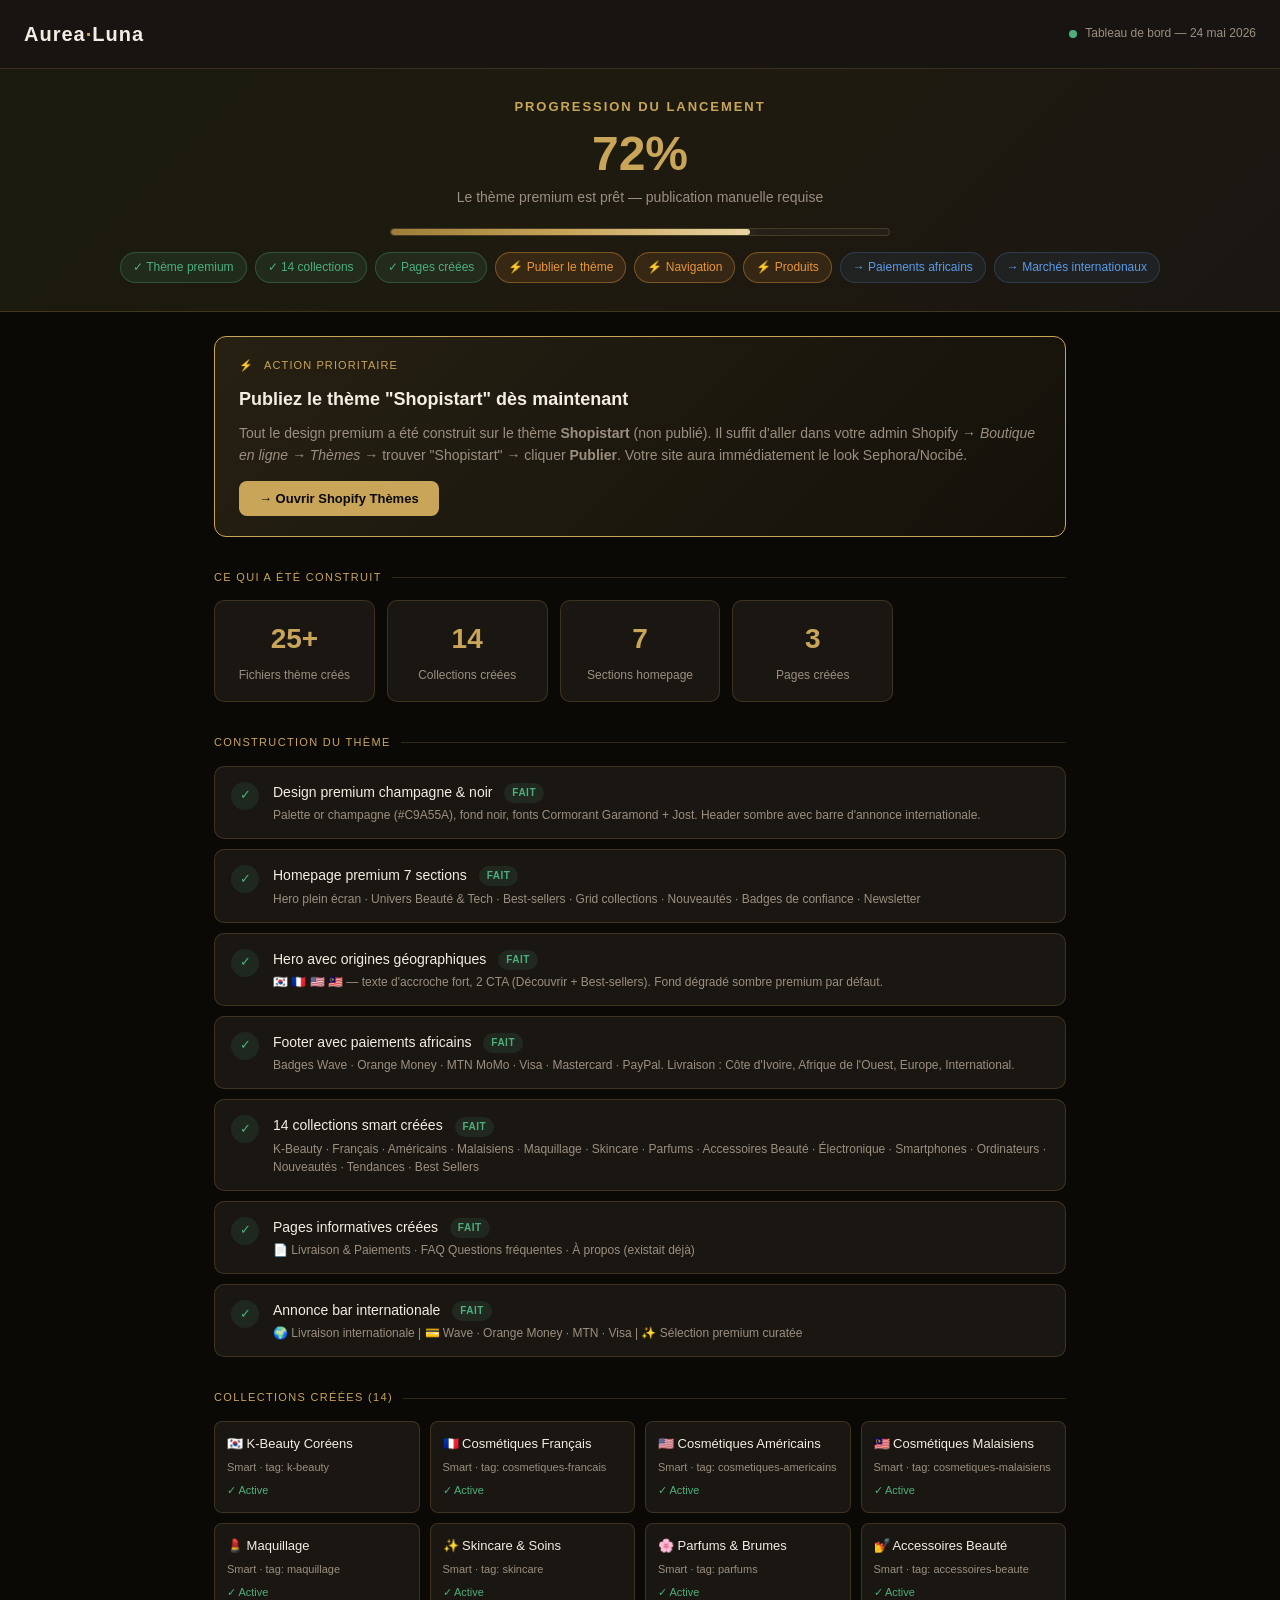
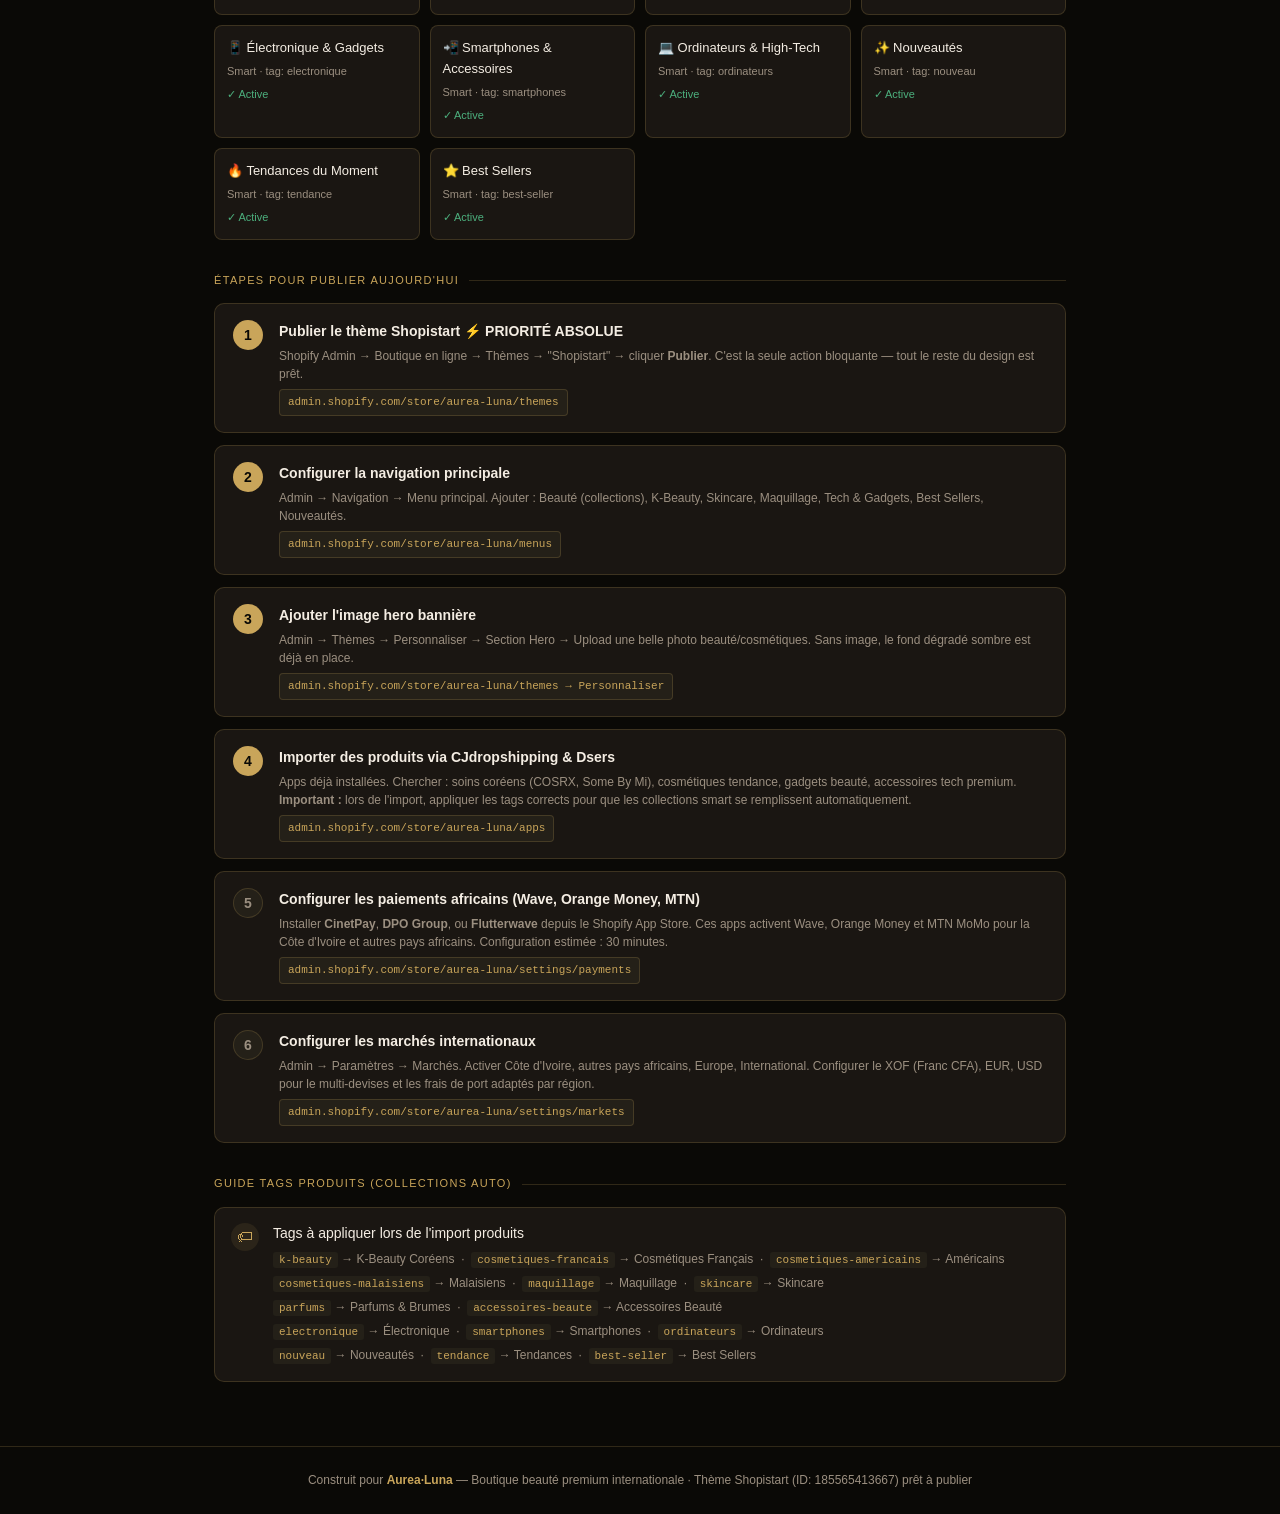
==== commit da6f5e63: "Fix: Update index.html with complete text and secure button implementation" ====
--- a/index.html
+++ b/index.html
@@ -4,8 +4,14 @@
   <meta charset="UTF-8">
   <meta name="viewport" content="width=device-width, initial-scale=1.0">
   <meta name="description" content="Tableau de bord de lancement Aurea-Luna — progression, checklist build, étapes manuelles restantes, guide tags collections">
+  <meta name="keywords" content="Aurea Luna, cosmétique, beauté, tech, high-tech, Shopify, dashboard">
+  <meta property="og:title" content="Aurea·Luna — Tableau de bord lancement">
+  <meta property="og:description" content="Dashboard complet de progression pour le lancement Aurea-Luna">
+  <meta property="og:type" content="website">
+  <meta name="theme-color" content="#C9A55A">
   <title>Aurea·Luna — Tableau de bord lancement</title>
   <link rel="stylesheet" href="assets/style.css">
+  <link href="https://fonts.googleapis.com/css2?family=Cormorant+Garamond:wght@300;400;500;600&family=Jost:wght@400;500;600&display=swap" rel="stylesheet">
 </head>
 <body>
 
@@ -50,7 +56,7 @@
       trouver "Shopistart" → cliquer <strong>Publier</strong>.
       Votre site aura immédiatement le look Sephora/Nocibé.
     </div>
-    <button class="action-btn" onclick="window.open('https://admin.shopify.com/store/aurea-luna/themes', '_blank')">
+    <button class="action-btn" onclick="window.aureaSite.openShopifyThemes()" aria-label="Ouvrir Shopify Thèmes">
       → Ouvrir Shopify Thèmes
     </button>
   </div>
@@ -240,7 +246,7 @@
       <div class="step-num">4</div>
       <div class="step-body">
         <h4>Importer des produits via CJdropshipping & Dsers</h4>
-        <p>Apps déjà installées. Chercher : soins coréens (COSRX, Some By Mi), cosmétiques tendance, gadgets beauté, accessoires tech premium. <strong>Important :</strong> lors de l'import, bien appliquer les tags pour que les produits se rangent automatiquement dans les bonnes collections.</p>
+        <p>Apps déjà installées. Chercher : soins coréens (COSRX, Some By Mi), cosmétiques tendance, gadgets beauté, accessoires tech premium. <strong>Important :</strong> lors de l'import, appliquer les tags corrects pour que les collections smart se remplissent automatiquement.</p>
         <span class="step-path">admin.shopify.com/store/aurea-luna/apps</span>
       </div>
     </div>
@@ -249,7 +255,7 @@
       <div class="step-num manual">5</div>
       <div class="step-body">
         <h4>Configurer les paiements africains (Wave, Orange Money, MTN)</h4>
-        <p>Installer <strong>CinetPay</strong>, <strong>DPO Group</strong>, ou <strong>Flutterwave</strong> depuis le Shopify App Store. Ces apps activent Wave, Orange Money et MTN MoMo pour la Côte d'Ivoire et l'Afrique de l'Ouest. Configuration : 5-10 min par app.</p>
+        <p>Installer <strong>CinetPay</strong>, <strong>DPO Group</strong>, ou <strong>Flutterwave</strong> depuis le Shopify App Store. Ces apps activent Wave, Orange Money et MTN MoMo pour la Côte d'Ivoire et autres pays africains. Configuration estimée : 30 minutes.</p>
         <span class="step-path">admin.shopify.com/store/aurea-luna/settings/payments</span>
       </div>
     </div>
@@ -258,7 +264,7 @@
       <div class="step-num manual">6</div>
       <div class="step-body">
         <h4>Configurer les marchés internationaux</h4>
-        <p>Admin → Paramètres → Marchés. Activer Côte d'Ivoire, autres pays africains, Europe, International. Configurer le XOF (Franc CFA), EUR, USD pour le multi-devises et les frais de port localisés.</p>
+        <p>Admin → Paramètres → Marchés. Activer Côte d'Ivoire, autres pays africains, Europe, International. Configurer le XOF (Franc CFA), EUR, USD pour le multi-devises et les frais de port adaptés par région.</p>
         <span class="step-path">admin.shopify.com/store/aurea-luna/settings/markets</span>
       </div>
     </div>
--- a/assets/style.css
+++ b/assets/style.css
@@ -0,0 +1,733 @@
+:root {
+  --gold: #C9A55A;
+  --gold-light: #E8D5A3;
+  --dark: #0A0906;
+  --surface: #1A1612;
+  --surface2: #242018;
+  --border: rgba(201,165,90,0.2);
+  --text: #F4EDE3;
+  --text-dim: #9B8F80;
+  --green: #4CAF7D;
+  --green-bg: rgba(76,175,125,0.12);
+  --orange: #E8963A;
+  --orange-bg: rgba(232,150,58,0.12);
+  --red: #E85A5A;
+  --red-bg: rgba(232,90,90,0.12);
+  --blue: #5A9BE8;
+  --blue-bg: rgba(90,155,232,0.12);
+}
+
+* {
+  box-sizing: border-box;
+  margin: 0;
+  padding: 0;
+}
+
+html {
+  scroll-behavior: smooth;
+}
+
+body {
+  font-family: -apple-system, BlinkMacSystemFont, 'Segoe UI', 'Roboto', sans-serif;
+  background: var(--dark);
+  color: var(--text);
+  min-height: 100vh;
+  padding: 0;
+  line-height: 1.6;
+}
+
+/* Header */
+.header {
+  background: var(--surface);
+  border-bottom: 1px solid var(--border);
+  padding: 18px 24px;
+  display: flex;
+  align-items: center;
+  justify-content: space-between;
+  position: sticky;
+  top: 0;
+  z-index: 100;
+  backdrop-filter: blur(10px);
+  background-color: rgba(26, 22, 18, 0.95);
+}
+
+.logo {
+  font-size: 20px;
+  font-weight: 600;
+  letter-spacing: 0.05em;
+  color: var(--text);
+}
+
+.logo span {
+  color: var(--gold);
+}
+
+.pulse-badge {
+  display: flex;
+  align-items: center;
+  gap: 8px;
+  font-size: 12px;
+  color: var(--text-dim);
+}
+
+.pulse {
+  width: 8px;
+  height: 8px;
+  border-radius: 50%;
+  background: var(--green);
+  box-shadow: 0 0 0 0 rgba(76,175,125,0.4);
+  animation: pulse 2s infinite;
+}
+
+@keyframes pulse {
+  0% {
+    box-shadow: 0 0 0 0 rgba(76,175,125,0.4);
+  }
+  70% {
+    box-shadow: 0 0 0 8px rgba(76,175,125,0);
+  }
+  100% {
+    box-shadow: 0 0 0 0 rgba(76,175,125,0);
+  }
+}
+
+/* Progress Banner */
+.progress-banner {
+  background: linear-gradient(135deg, #1A1A0E 0%, #1E1A0F 50%, #1A1612 100%);
+  border-bottom: 1px solid var(--border);
+  padding: 28px 24px;
+  text-align: center;
+}
+
+.progress-banner h2 {
+  font-size: 13px;
+  letter-spacing: 0.15em;
+  text-transform: uppercase;
+  color: var(--gold);
+  margin-bottom: 12px;
+}
+
+.big-progress {
+  font-size: 48px;
+  font-weight: 700;
+  color: var(--gold);
+  line-height: 1;
+  margin-bottom: 8px;
+  animation: fadeInScale 0.8s ease-out;
+}
+
+@keyframes fadeInScale {
+  from {
+    opacity: 0;
+    transform: scale(0.95);
+  }
+  to {
+    opacity: 1;
+    transform: scale(1);
+  }
+}
+
+.progress-label {
+  font-size: 14px;
+  color: var(--text-dim);
+  margin-bottom: 20px;
+}
+
+.progress-bar-wrap {
+  background: var(--surface2);
+  border-radius: 99px;
+  height: 8px;
+  max-width: 500px;
+  margin: 0 auto 16px;
+  overflow: hidden;
+  border: 1px solid var(--border);
+}
+
+.progress-bar-fill {
+  height: 100%;
+  background: linear-gradient(90deg, #9E7D38, #C9A55A, #E8D5A3);
+  border-radius: 99px;
+  width: 72%;
+  transition: width 0.8s ease;
+  box-shadow: 0 0 20px rgba(201,165,90,0.5);
+}
+
+.step-chips {
+  display: flex;
+  flex-wrap: wrap;
+  justify-content: center;
+  gap: 8px;
+}
+
+.chip {
+  padding: 5px 12px;
+  border-radius: 99px;
+  font-size: 12px;
+  font-weight: 500;
+  border: 1px solid;
+  transition: all 0.2s ease;
+}
+
+.chip:hover {
+  transform: translateY(-2px);
+  box-shadow: 0 4px 12px rgba(0,0,0,0.3);
+}
+
+.chip-done {
+  background: var(--green-bg);
+  border-color: rgba(76,175,125,0.3);
+  color: var(--green);
+}
+
+.chip-action {
+  background: var(--orange-bg);
+  border-color: rgba(232,150,58,0.4);
+  color: var(--orange);
+}
+
+.chip-later {
+  background: rgba(90,155,232,0.08);
+  border-color: rgba(90,155,232,0.2);
+  color: var(--blue);
+}
+
+/* Content */
+.content {
+  padding: 24px;
+  max-width: 900px;
+  margin: 0 auto;
+}
+
+/* Action Alert */
+.action-alert {
+  background: linear-gradient(135deg, rgba(201,165,90,0.15), rgba(201,165,90,0.05));
+  border: 1px solid var(--gold);
+  border-radius: 12px;
+  padding: 20px 24px;
+  margin-bottom: 24px;
+  transition: all 0.3s ease;
+}
+
+.action-alert:hover {
+  background: linear-gradient(135deg, rgba(201,165,90,0.2), rgba(201,165,90,0.1));
+  box-shadow: 0 8px 24px rgba(201,165,90,0.15);
+}
+
+.action-alert-header {
+  display: flex;
+  align-items: center;
+  gap: 10px;
+  font-size: 11px;
+  letter-spacing: 0.1em;
+  text-transform: uppercase;
+  color: var(--gold);
+  margin-bottom: 10px;
+}
+
+.action-alert-title {
+  font-size: 18px;
+  font-weight: 600;
+  margin-bottom: 8px;
+}
+
+.action-alert-desc {
+  font-size: 14px;
+  color: var(--text-dim);
+  line-height: 1.6;
+}
+
+.action-btn {
+  display: inline-flex;
+  align-items: center;
+  gap: 8px;
+  margin-top: 14px;
+  padding: 10px 20px;
+  background: var(--gold);
+  color: var(--dark);
+  border-radius: 8px;
+  font-weight: 600;
+  font-size: 13px;
+  text-decoration: none;
+  cursor: pointer;
+  border: none;
+  transition: all 0.2s ease;
+}
+
+.action-btn:hover {
+  background: #E8D5A3;
+  transform: translateY(-2px);
+  box-shadow: 0 4px 12px rgba(201,165,90,0.3);
+}
+
+.action-btn:active {
+  transform: translateY(0);
+}
+
+/* Section title */
+.section-title {
+  font-size: 11px;
+  letter-spacing: 0.12em;
+  text-transform: uppercase;
+  color: var(--gold);
+  margin-bottom: 14px;
+  margin-top: 32px;
+  display: flex;
+  align-items: center;
+  gap: 10px;
+}
+
+.section-title::after {
+  content: '';
+  flex: 1;
+  height: 1px;
+  background: var(--border);
+}
+
+/* Checklist */
+.checklist {
+  display: flex;
+  flex-direction: column;
+  gap: 10px;
+}
+
+.check-item {
+  background: var(--surface);
+  border: 1px solid var(--border);
+  border-radius: 10px;
+  padding: 14px 16px;
+  display: flex;
+  align-items: flex-start;
+  gap: 14px;
+  transition: all 0.2s ease;
+}
+
+.check-item:hover {
+  border-color: rgba(201,165,90,0.35);
+  background: rgba(26, 22, 18, 1);
+  transform: translateX(4px);
+}
+
+.check-icon {
+  width: 28px;
+  height: 28px;
+  border-radius: 50%;
+  display: flex;
+  align-items: center;
+  justify-content: center;
+  font-size: 13px;
+  flex-shrink: 0;
+  margin-top: 1px;
+}
+
+.icon-done {
+  background: var(--green-bg);
+  color: var(--green);
+}
+
+.icon-urgent {
+  background: var(--orange-bg);
+  color: var(--orange);
+}
+
+.icon-manual {
+  background: var(--blue-bg);
+  color: var(--blue);
+}
+
+.icon-later {
+  background: rgba(100,100,100,0.12);
+  color: #888;
+}
+
+.check-body {
+  flex: 1;
+}
+
+.check-title {
+  font-size: 14px;
+  font-weight: 500;
+  margin-bottom: 3px;
+}
+
+.check-desc {
+  font-size: 12px;
+  color: var(--text-dim);
+  line-height: 1.5;
+}
+
+.tag {
+  display: inline-block;
+  padding: 2px 8px;
+  border-radius: 99px;
+  font-size: 10px;
+  font-weight: 600;
+  letter-spacing: 0.05em;
+  text-transform: uppercase;
+  margin-left: 8px;
+  vertical-align: middle;
+}
+
+.tag-done {
+  background: var(--green-bg);
+  color: var(--green);
+}
+
+.tag-urgent {
+  background: var(--orange-bg);
+  color: var(--orange);
+}
+
+.tag-manual {
+  background: var(--blue-bg);
+  color: var(--blue);
+}
+
+.tag-auto {
+  background: rgba(201,165,90,0.12);
+  color: var(--gold);
+}
+
+/* Collections grid */
+.coll-grid {
+  display: grid;
+  grid-template-columns: repeat(auto-fill, minmax(200px, 1fr));
+  gap: 10px;
+}
+
+.coll-card {
+  background: var(--surface);
+  border: 1px solid var(--border);
+  border-radius: 8px;
+  padding: 12px;
+  transition: all 0.3s ease;
+  cursor: pointer;
+}
+
+.coll-card:hover {
+  border-color: rgba(201,165,90,0.5);
+  background: rgba(36, 32, 24, 1);
+  transform: translateY(-2px);
+  box-shadow: 0 4px 12px rgba(201,165,90,0.1);
+}
+
+.coll-card-name {
+  font-size: 13px;
+  font-weight: 500;
+  margin-bottom: 4px;
+}
+
+.coll-card-type {
+  font-size: 11px;
+  color: var(--text-dim);
+}
+
+.coll-card-status {
+  display: flex;
+  align-items: center;
+  gap: 5px;
+  font-size: 11px;
+  color: var(--green);
+  margin-top: 6px;
+}
+
+/* Stats row */
+.stats-row {
+  display: grid;
+  grid-template-columns: repeat(auto-fill, minmax(150px, 1fr));
+  gap: 12px;
+  margin-bottom: 0;
+}
+
+.stat-card {
+  background: var(--surface);
+  border: 1px solid var(--border);
+  border-radius: 10px;
+  padding: 16px;
+  text-align: center;
+  transition: all 0.3s ease;
+}
+
+.stat-card:hover {
+  border-color: rgba(201,165,90,0.5);
+  transform: translateY(-4px);
+  box-shadow: 0 8px 24px rgba(201,165,90,0.1);
+}
+
+.stat-number {
+  font-size: 28px;
+  font-weight: 700;
+  color: var(--gold);
+}
+
+.stat-label {
+  font-size: 12px;
+  color: var(--text-dim);
+  margin-top: 4px;
+}
+
+/* Next steps numbered */
+.steps-numbered {
+  counter-reset: step;
+  display: flex;
+  flex-direction: column;
+  gap: 12px;
+}
+
+.step-item {
+  background: var(--surface);
+  border: 1px solid var(--border);
+  border-radius: 10px;
+  padding: 16px 18px;
+  display: flex;
+  align-items: flex-start;
+  gap: 16px;
+  position: relative;
+  transition: all 0.2s ease;
+}
+
+.step-item:hover {
+  border-color: rgba(201,165,90,0.35);
+  background: rgba(26, 22, 18, 1);
+}
+
+.step-num {
+  width: 30px;
+  height: 30px;
+  border-radius: 50%;
+  background: var(--gold);
+  color: var(--dark);
+  display: flex;
+  align-items: center;
+  justify-content: center;
+  font-weight: 700;
+  font-size: 14px;
+  flex-shrink: 0;
+  transition: all 0.2s ease;
+}
+
+.step-item:hover .step-num {
+  box-shadow: 0 4px 12px rgba(201,165,90,0.3);
+}
+
+.step-num.manual {
+  background: var(--surface2);
+  color: var(--text-dim);
+  border: 1px solid var(--border);
+}
+
+.step-body h4 {
+  font-size: 14px;
+  font-weight: 600;
+  margin-bottom: 4px;
+}
+
+.step-body p {
+  font-size: 12px;
+  color: var(--text-dim);
+  line-height: 1.5;
+}
+
+.step-path {
+  font-size: 11px;
+  background: var(--surface2);
+  border: 1px solid var(--border);
+  border-radius: 4px;
+  padding: 4px 8px;
+  color: var(--gold);
+  margin-top: 6px;
+  font-family: 'Courier New', monospace;
+  display: inline-block;
+  word-break: break-all;
+}
+
+code {
+  background: var(--surface2);
+  padding: 2px 6px;
+  border-radius: 3px;
+  font-size: 11px;
+  font-family: 'Courier New', monospace;
+  color: var(--gold);
+}
+
+/* Footer */
+.footer {
+  text-align: center;
+  padding: 24px;
+  font-size: 12px;
+  color: var(--text-dim);
+  border-top: 1px solid var(--border);
+  margin-top: 40px;
+}
+
+.footer strong {
+  color: var(--gold);
+}
+
+/* Responsive Design */
+@media (max-width: 768px) {
+  .header {
+    flex-direction: column;
+    gap: 12px;
+  }
+
+  .big-progress {
+    font-size: 36px;
+  }
+
+  .content {
+    padding: 16px;
+  }
+
+  .stats-row {
+    grid-template-columns: 1fr 1fr;
+  }
+
+  .coll-grid {
+    grid-template-columns: repeat(auto-fill, minmax(150px, 1fr));
+  }
+
+  .step-chips {
+    gap: 6px;
+  }
+
+  .chip {
+    padding: 4px 10px;
+    font-size: 11px;
+  }
+}
+
+@media (max-width: 600px) {
+  .header {
+    padding: 12px 16px;
+  }
+
+  .logo {
+    font-size: 16px;
+  }
+
+  .pulse-badge {
+    font-size: 10px;
+  }
+
+  .progress-banner {
+    padding: 20px 16px;
+  }
+
+  .big-progress {
+    font-size: 32px;
+  }
+
+  .content {
+    padding: 12px;
+  }
+
+  .stats-row {
+    grid-template-columns: 1fr;
+  }
+
+  .coll-grid {
+    grid-template-columns: 1fr;
+  }
+
+  .action-alert {
+    padding: 16px;
+  }
+
+  .action-alert-title {
+    font-size: 16px;
+  }
+
+  .action-btn {
+    width: 100%;
+    justify-content: center;
+  }
+
+  .step-item {
+    flex-direction: column;
+    gap: 12px;
+  }
+
+  .step-num {
+    width: 24px;
+    height: 24px;
+    font-size: 12px;
+  }
+
+  .section-title {
+    font-size: 10px;
+  }
+
+  .footer {
+    font-size: 11px;
+    padding: 16px;
+  }
+}
+
+@media (max-width: 400px) {
+  .big-progress {
+    font-size: 24px;
+  }
+
+  .stat-number {
+    font-size: 24px;
+  }
+
+  .progress-bar-wrap {
+    max-width: 100%;
+  }
+}
+
+/* Print styles */
+@media print {
+  .header {
+    position: static;
+  }
+
+  .action-alert {
+    page-break-inside: avoid;
+  }
+
+  .check-item,
+  .coll-card,
+  .stat-card,
+  .step-item {
+    page-break-inside: avoid;
+  }
+
+  body {
+    background: white;
+    color: black;
+  }
+
+  .progress-banner {
+    background: white;
+    border: 1px solid #ccc;
+  }
+}
+
+/* Accessibility */
+@media (prefers-reduced-motion: reduce) {
+  * {
+    animation-duration: 0.01ms !important;
+    animation-iteration-count: 1 !important;
+    transition-duration: 0.01ms !important;
+  }
+
+  html {
+    scroll-behavior: auto;
+  }
+}
+
+/* Dark mode is default, light mode support */
+body.light-mode {
+  --dark: #FFFFFF;
+  --surface: #F5F5F5;
+  --surface2: #E8E8E8;
+  --border: rgba(0,0,0,0.1);
+  --text: #2B2B2B;
+  --text-dim: #666666;
+}
+
+body.light-mode .progress-banner {
+  background: linear-gradient(135deg, #F5F5F5 0%, #EFEFEF 50%, #E8E8E8 100%);
+}
